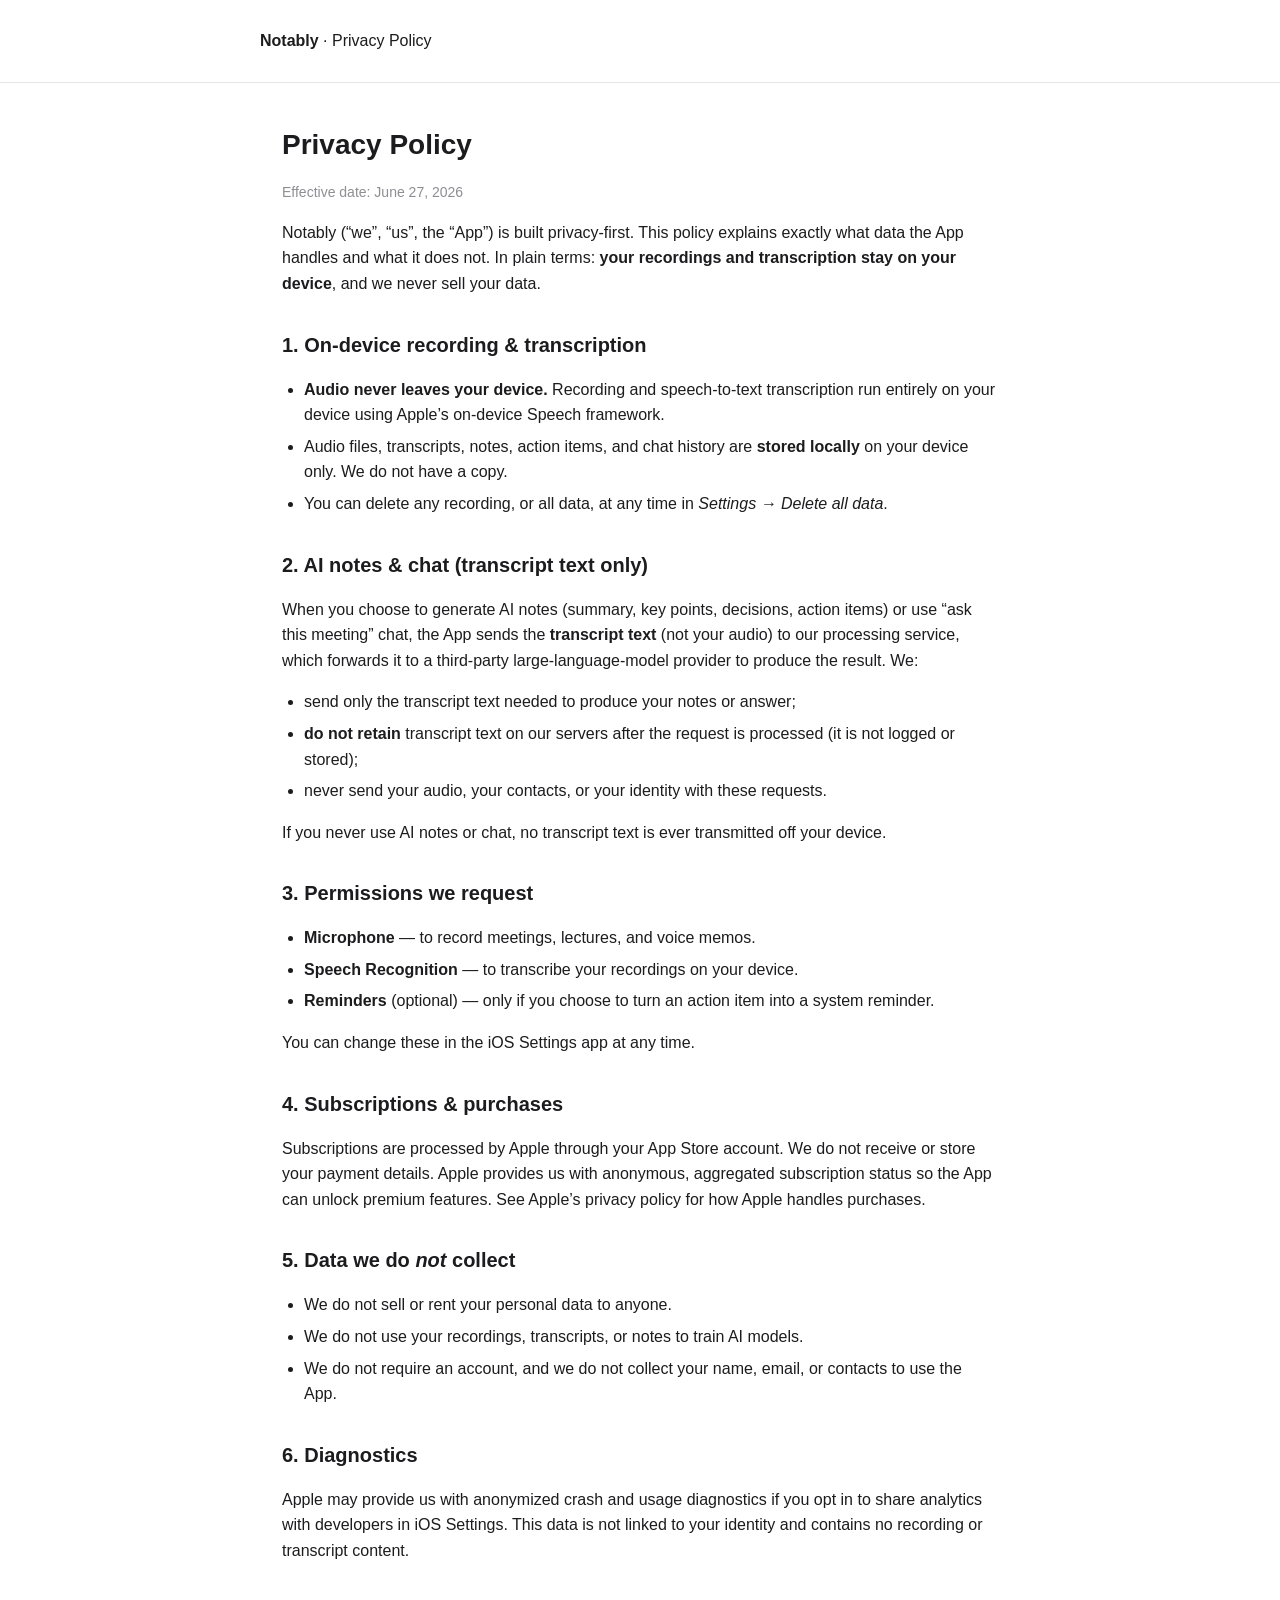
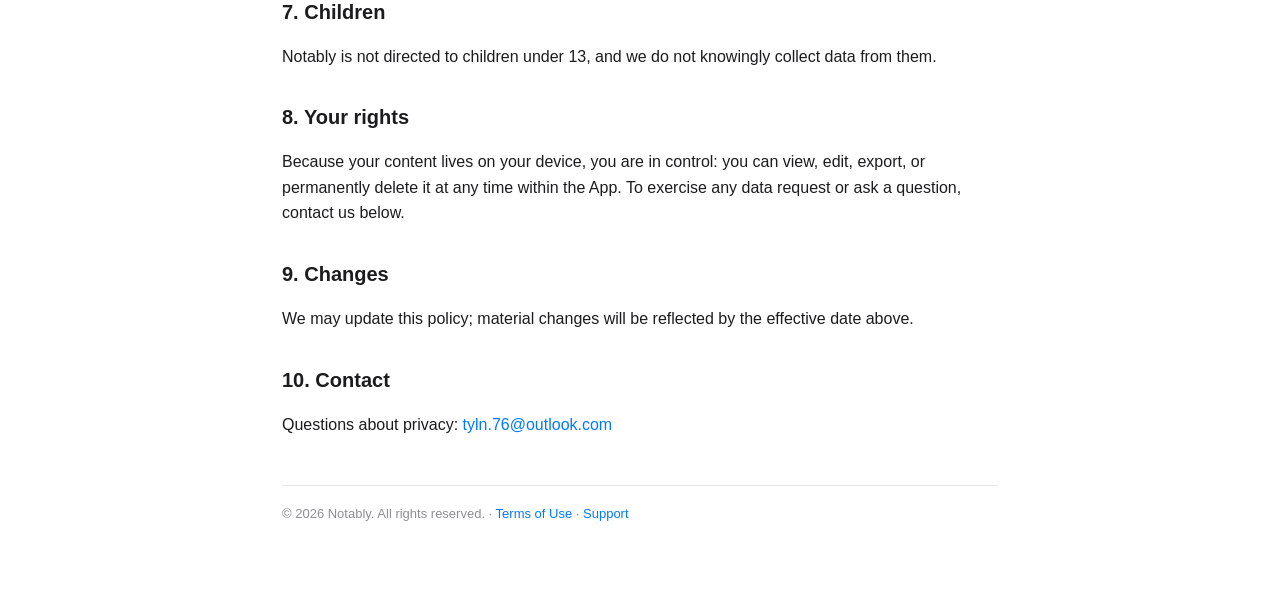
==== privacy.html @ 7bff569d "Add Notably legal pages (privacy, terms, support)" ====
<!doctype html>
<html lang="en">
<head>
<meta charset="utf-8" />
<meta name="viewport" content="width=device-width, initial-scale=1" />
<title>Notably — Privacy Policy</title>
<link rel="stylesheet" href="style.css" />
</head>
<body>
<header class="site"><div class="wrap"><strong>Notably</strong> · Privacy Policy</div></header>
<div class="wrap">
  <h1>Privacy Policy</h1>
  <p class="muted">Effective date: June 27, 2026</p>

  <p>Notably (“we”, “us”, the “App”) is built privacy-first. This policy explains exactly what
  data the App handles and what it does not. In plain terms: <strong>your recordings and
  transcription stay on your device</strong>, and we never sell your data.</p>

  <h2>1. On-device recording &amp; transcription</h2>
  <ul>
    <li><strong>Audio never leaves your device.</strong> Recording and speech-to-text transcription run entirely on your device using Apple’s on-device Speech framework.</li>
    <li>Audio files, transcripts, notes, action items, and chat history are <strong>stored locally</strong> on your device only. We do not have a copy.</li>
    <li>You can delete any recording, or all data, at any time in <em>Settings → Delete all data</em>.</li>
  </ul>

  <h2>2. AI notes &amp; chat (transcript text only)</h2>
  <p>When you choose to generate AI notes (summary, key points, decisions, action items) or use
  “ask this meeting” chat, the App sends the <strong>transcript text</strong> (not your audio) to our
  processing service, which forwards it to a third-party large-language-model provider to produce
  the result. We:</p>
  <ul>
    <li>send only the transcript text needed to produce your notes or answer;</li>
    <li><strong>do not retain</strong> transcript text on our servers after the request is processed (it is not logged or stored);</li>
    <li>never send your audio, your contacts, or your identity with these requests.</li>
  </ul>
  <p>If you never use AI notes or chat, no transcript text is ever transmitted off your device.</p>

  <h2>3. Permissions we request</h2>
  <ul>
    <li><strong>Microphone</strong> — to record meetings, lectures, and voice memos.</li>
    <li><strong>Speech Recognition</strong> — to transcribe your recordings on your device.</li>
    <li><strong>Reminders</strong> (optional) — only if you choose to turn an action item into a system reminder.</li>
  </ul>
  <p>You can change these in the iOS Settings app at any time.</p>

  <h2>4. Subscriptions &amp; purchases</h2>
  <p>Subscriptions are processed by Apple through your App Store account. We do not receive or store
  your payment details. Apple provides us with anonymous, aggregated subscription status so the App
  can unlock premium features. See Apple’s privacy policy for how Apple handles purchases.</p>

  <h2>5. Data we do <em>not</em> collect</h2>
  <ul>
    <li>We do not sell or rent your personal data to anyone.</li>
    <li>We do not use your recordings, transcripts, or notes to train AI models.</li>
    <li>We do not require an account, and we do not collect your name, email, or contacts to use the App.</li>
  </ul>

  <h2>6. Diagnostics</h2>
  <p>Apple may provide us with anonymized crash and usage diagnostics if you opt in to share analytics
  with developers in iOS Settings. This data is not linked to your identity and contains no recording
  or transcript content.</p>

  <h2>7. Children</h2>
  <p>Notably is not directed to children under 13, and we do not knowingly collect data from them.</p>

  <h2>8. Your rights</h2>
  <p>Because your content lives on your device, you are in control: you can view, edit, export, or
  permanently delete it at any time within the App. To exercise any data request or ask a question,
  contact us below.</p>

  <h2>9. Changes</h2>
  <p>We may update this policy; material changes will be reflected by the effective date above.</p>

  <h2>10. Contact</h2>
  <p>Questions about privacy: <a href="mailto:tyln.76@outlook.com">tyln.76@outlook.com</a></p>

  <footer>© 2026 Notably. All rights reserved. · <a href="terms.html">Terms of Use</a> · <a href="index.html">Support</a></footer>
</div>
</body>
</html>
---- style.css ----
:root { color-scheme: light dark; }
* { box-sizing: border-box; }
body {
  font: 16px/1.6 -apple-system, BlinkMacSystemFont, "Segoe UI", Roboto, Helvetica, Arial, sans-serif;
  margin: 0; padding: 0; color: #1c1c1e; background: #fff;
}
@media (prefers-color-scheme: dark) { body { color: #e5e5ea; background: #000; } a { color: #0a84ff; } .card { background:#1c1c1e; } }
.wrap { max-width: 760px; margin: 0 auto; padding: 40px 22px 80px; }
header.site { padding: 28px 22px; border-bottom: 1px solid rgba(127,127,127,.2); }
header.site .wrap { padding: 0; max-width: 760px; margin: 0 auto; }
h1 { font-size: 28px; margin: 0 0 6px; }
h2 { font-size: 20px; margin: 32px 0 8px; }
.muted { color: #8e8e93; font-size: 14px; }
a { color: #007aff; text-decoration: none; }
a:hover { text-decoration: underline; }
.card { background:#f2f2f7; border-radius: 14px; padding: 18px 20px; margin: 18px 0; }
.nav a { margin-right: 18px; font-weight: 600; }
ul { padding-left: 22px; }
li { margin: 6px 0; }
footer { margin-top: 48px; padding-top: 18px; border-top: 1px solid rgba(127,127,127,.2); color:#8e8e93; font-size: 13px; }
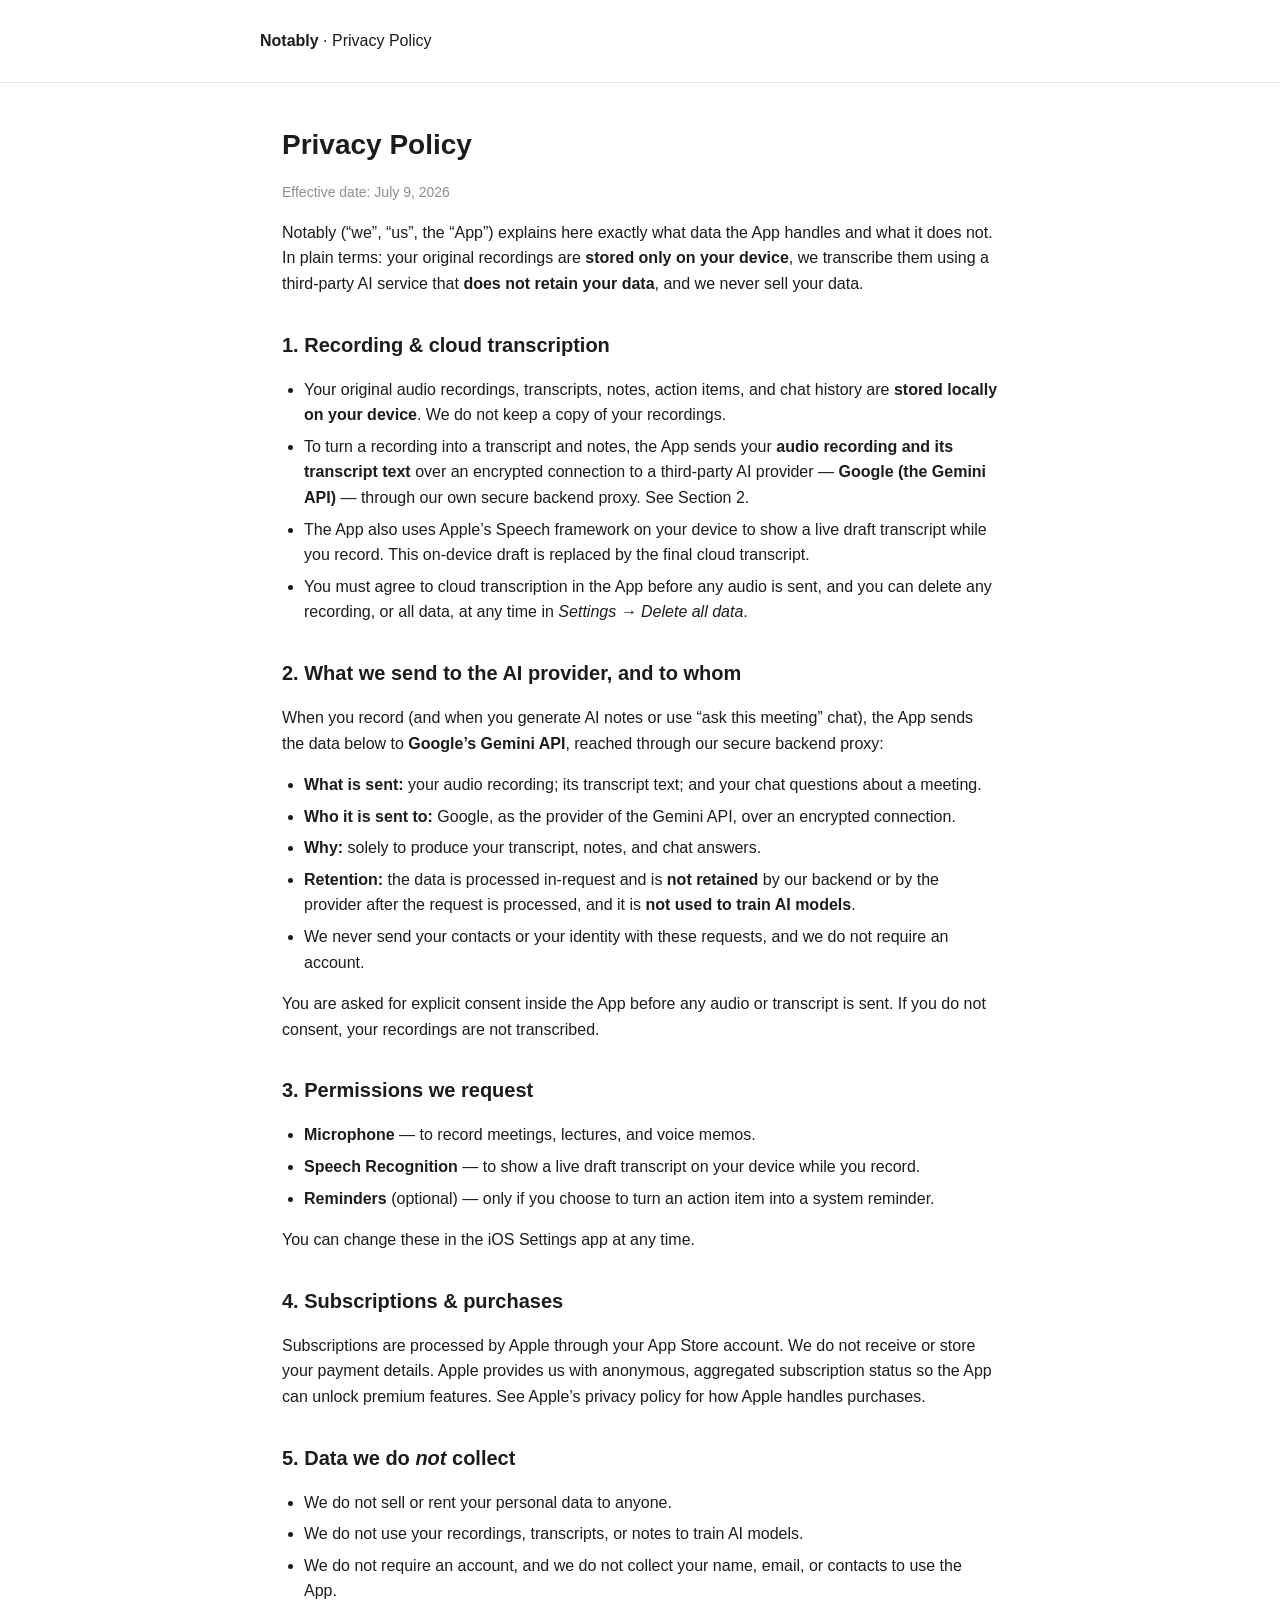
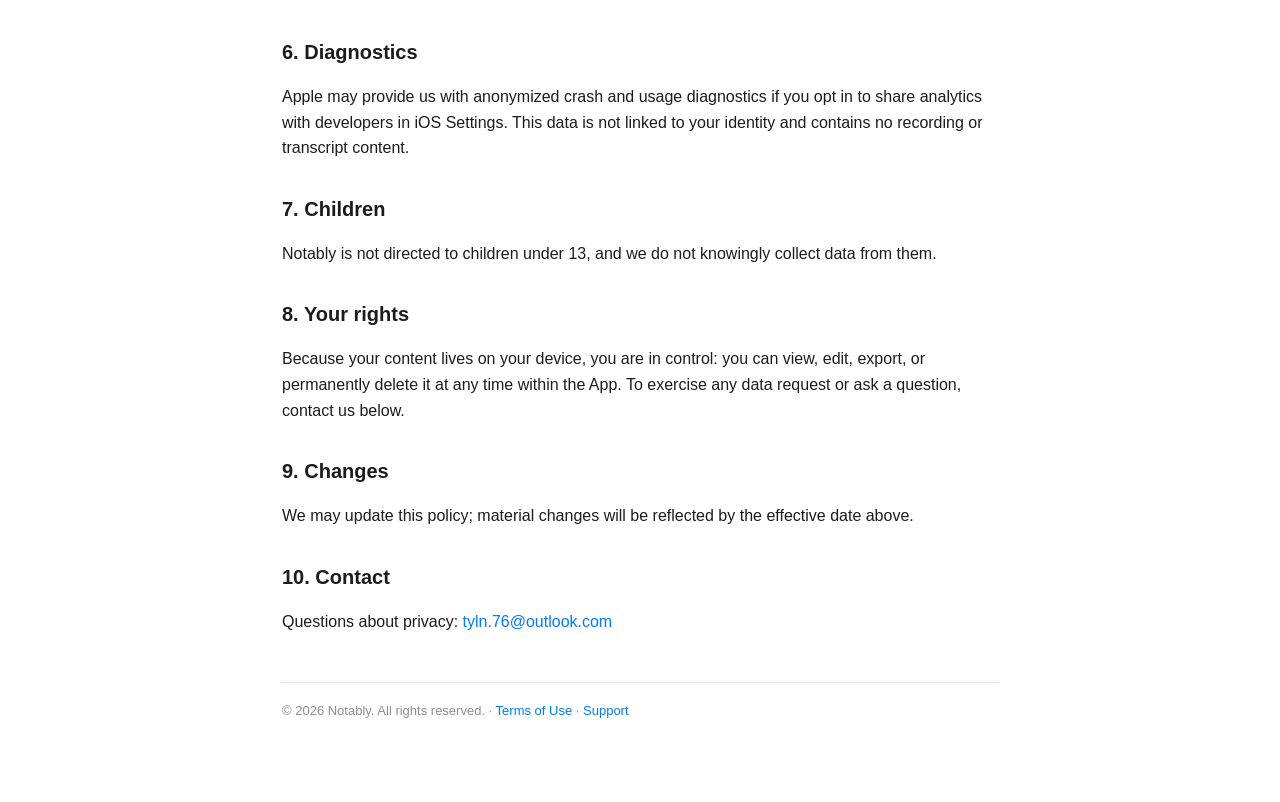
==== commit 6674f763: "Privacy policy: disclose cloud transcription via Google (Gemini) Audio recordings and transcript tex" ====
--- a/privacy.html
+++ b/privacy.html
@@ -10,35 +10,47 @@
 <header class="site"><div class="wrap"><strong>Notably</strong> · Privacy Policy</div></header>
 <div class="wrap">
   <h1>Privacy Policy</h1>
-  <p class="muted">Effective date: June 27, 2026</p>
+  <p class="muted">Effective date: July 9, 2026</p>
 
-  <p>Notably (“we”, “us”, the “App”) is built privacy-first. This policy explains exactly what
-  data the App handles and what it does not. In plain terms: <strong>your recordings and
-  transcription stay on your device</strong>, and we never sell your data.</p>
+  <p>Notably (“we”, “us”, the “App”) explains here exactly what data the App handles and what it
+  does not. In plain terms: your original recordings are <strong>stored only on your device</strong>,
+  we transcribe them using a third-party AI service that <strong>does not retain your data</strong>,
+  and we never sell your data.</p>
 
-  <h2>1. On-device recording &amp; transcription</h2>
+  <h2>1. Recording &amp; cloud transcription</h2>
   <ul>
-    <li><strong>Audio never leaves your device.</strong> Recording and speech-to-text transcription run entirely on your device using Apple’s on-device Speech framework.</li>
-    <li>Audio files, transcripts, notes, action items, and chat history are <strong>stored locally</strong> on your device only. We do not have a copy.</li>
-    <li>You can delete any recording, or all data, at any time in <em>Settings → Delete all data</em>.</li>
+    <li>Your original audio recordings, transcripts, notes, action items, and chat history are
+    <strong>stored locally on your device</strong>. We do not keep a copy of your recordings.</li>
+    <li>To turn a recording into a transcript and notes, the App sends your <strong>audio recording
+    and its transcript text</strong> over an encrypted connection to a third-party AI provider —
+    <strong>Google (the Gemini API)</strong> — through our own secure backend proxy. See Section&nbsp;2.</li>
+    <li>The App also uses Apple’s Speech framework on your device to show a live draft transcript
+    while you record. This on-device draft is replaced by the final cloud transcript.</li>
+    <li>You must agree to cloud transcription in the App before any audio is sent, and you can delete
+    any recording, or all data, at any time in <em>Settings → Delete all data</em>.</li>
   </ul>
 
-  <h2>2. AI notes &amp; chat (transcript text only)</h2>
-  <p>When you choose to generate AI notes (summary, key points, decisions, action items) or use
-  “ask this meeting” chat, the App sends the <strong>transcript text</strong> (not your audio) to our
-  processing service, which forwards it to a third-party large-language-model provider to produce
-  the result. We:</p>
+  <h2>2. What we send to the AI provider, and to whom</h2>
+  <p>When you record (and when you generate AI notes or use “ask this meeting” chat), the App sends
+  the data below to <strong>Google’s Gemini API</strong>, reached through our secure backend proxy:</p>
   <ul>
-    <li>send only the transcript text needed to produce your notes or answer;</li>
-    <li><strong>do not retain</strong> transcript text on our servers after the request is processed (it is not logged or stored);</li>
-    <li>never send your audio, your contacts, or your identity with these requests.</li>
+    <li><strong>What is sent:</strong> your audio recording; its transcript text; and your chat
+    questions about a meeting.</li>
+    <li><strong>Who it is sent to:</strong> Google, as the provider of the Gemini API, over an
+    encrypted connection.</li>
+    <li><strong>Why:</strong> solely to produce your transcript, notes, and chat answers.</li>
+    <li><strong>Retention:</strong> the data is processed in-request and is <strong>not retained</strong>
+    by our backend or by the provider after the request is processed, and it is
+    <strong>not used to train AI models</strong>.</li>
+    <li>We never send your contacts or your identity with these requests, and we do not require an account.</li>
   </ul>
-  <p>If you never use AI notes or chat, no transcript text is ever transmitted off your device.</p>
+  <p>You are asked for explicit consent inside the App before any audio or transcript is sent. If you
+  do not consent, your recordings are not transcribed.</p>
 
   <h2>3. Permissions we request</h2>
   <ul>
     <li><strong>Microphone</strong> — to record meetings, lectures, and voice memos.</li>
-    <li><strong>Speech Recognition</strong> — to transcribe your recordings on your device.</li>
+    <li><strong>Speech Recognition</strong> — to show a live draft transcript on your device while you record.</li>
     <li><strong>Reminders</strong> (optional) — only if you choose to turn an action item into a system reminder.</li>
   </ul>
   <p>You can change these in the iOS Settings app at any time.</p>
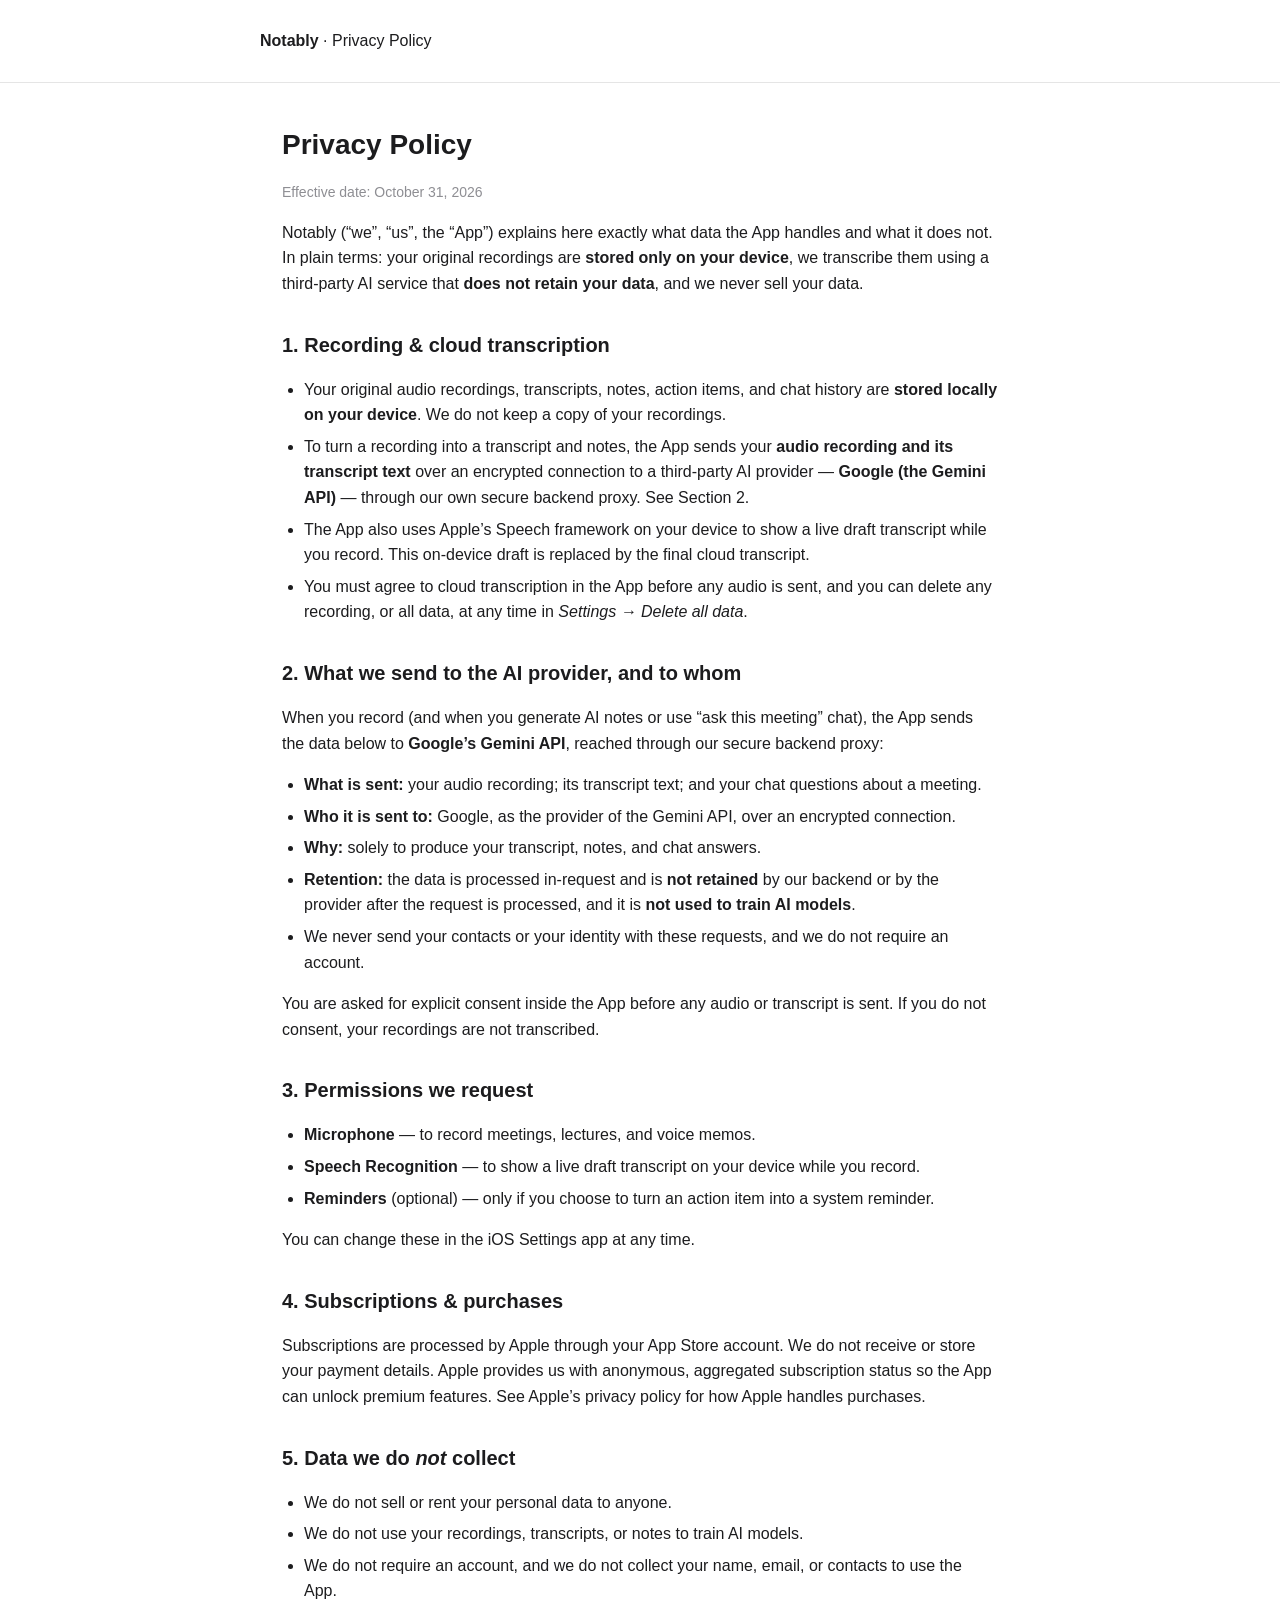
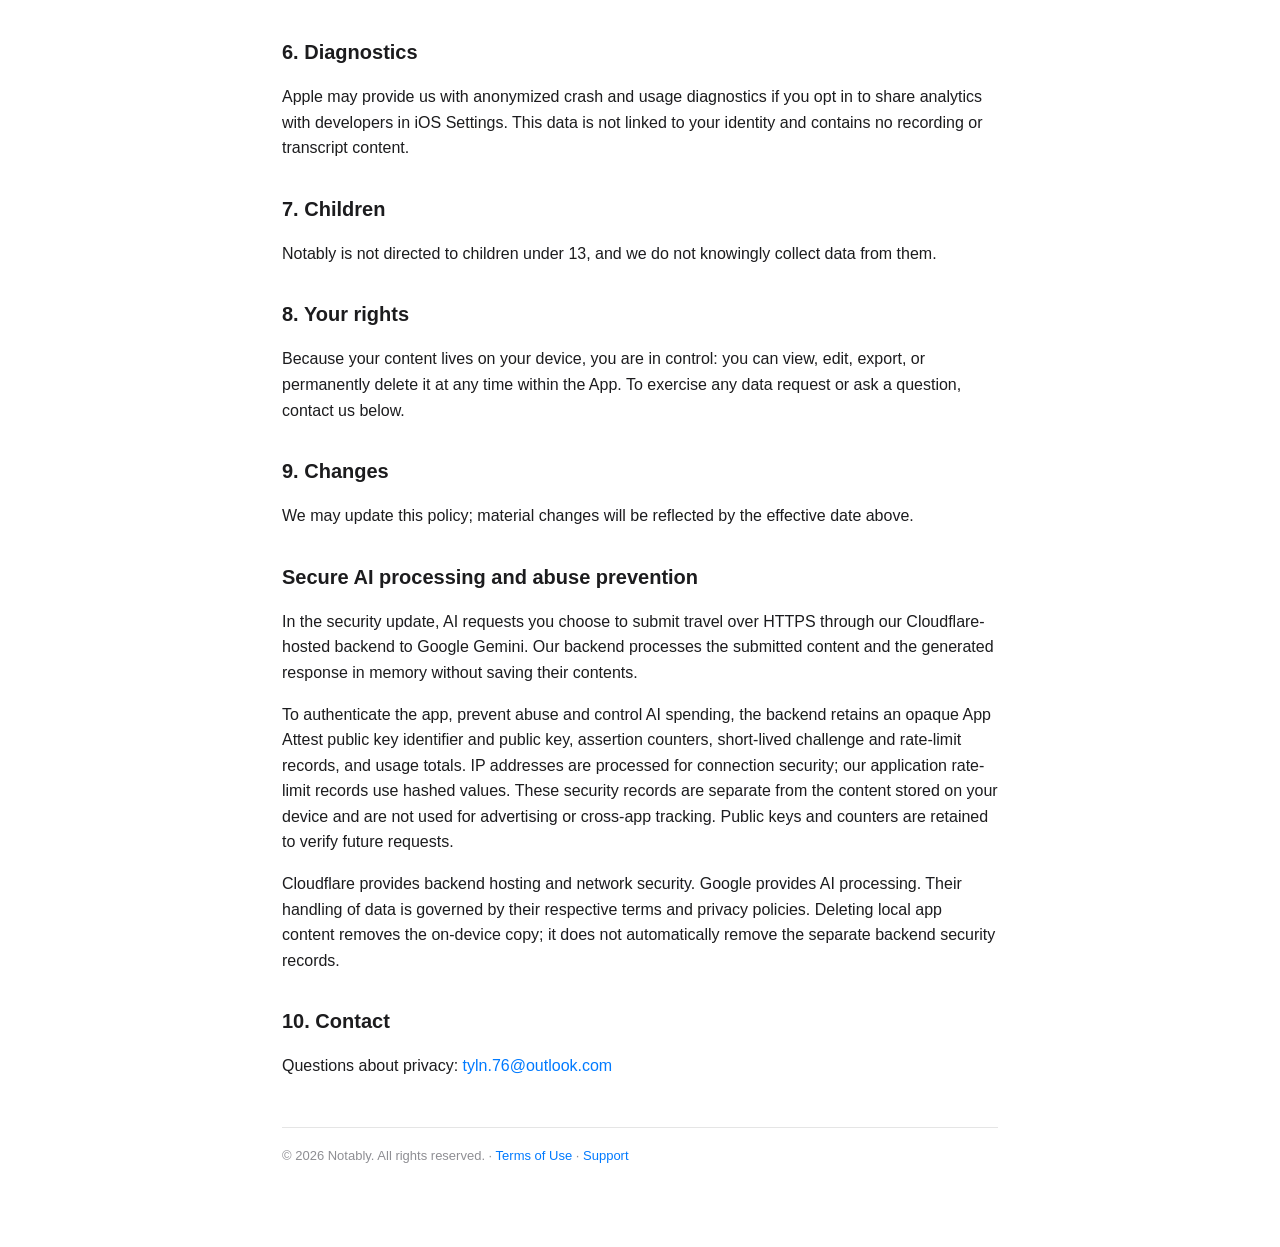
==== commit 25dc41d7: "Describe secure AI proxy and abuse-prevention records" ====
--- a/privacy.html
+++ b/privacy.html
@@ -10,7 +10,7 @@
 <header class="site"><div class="wrap"><strong>Notably</strong> · Privacy Policy</div></header>
 <div class="wrap">
   <h1>Privacy Policy</h1>
-  <p class="muted">Effective date: July 9, 2026</p>
+  <p class="muted">Effective date: October 31, 2026</p>
 
   <p>Notably (“we”, “us”, the “App”) explains here exactly what data the App handles and what it
   does not. In plain terms: your original recordings are <strong>stored only on your device</strong>,
@@ -83,7 +83,11 @@
   <h2>9. Changes</h2>
   <p>We may update this policy; material changes will be reflected by the effective date above.</p>
 
-  <h2>10. Contact</h2>
+  <section id="secure-ai-processing-20261031"><h2>Secure AI processing and abuse prevention</h2>
+<p>In the security update, AI requests you choose to submit travel over HTTPS through our Cloudflare-hosted backend to Google Gemini. Our backend processes the submitted content and the generated response in memory without saving their contents.</p>
+<p>To authenticate the app, prevent abuse and control AI spending, the backend retains an opaque App Attest public key identifier and public key, assertion counters, short-lived challenge and rate-limit records, and usage totals. IP addresses are processed for connection security; our application rate-limit records use hashed values. These security records are separate from the content stored on your device and are not used for advertising or cross-app tracking. Public keys and counters are retained to verify future requests.</p>
+<p>Cloudflare provides backend hosting and network security. Google provides AI processing. Their handling of data is governed by their respective terms and privacy policies. Deleting local app content removes the on-device copy; it does not automatically remove the separate backend security records.</p></section>
+<h2>10. Contact</h2>
   <p>Questions about privacy: <a href="mailto:tyln.76@outlook.com">tyln.76@outlook.com</a></p>
 
   <footer>© 2026 Notably. All rights reserved. · <a href="terms.html">Terms of Use</a> · <a href="index.html">Support</a></footer>
